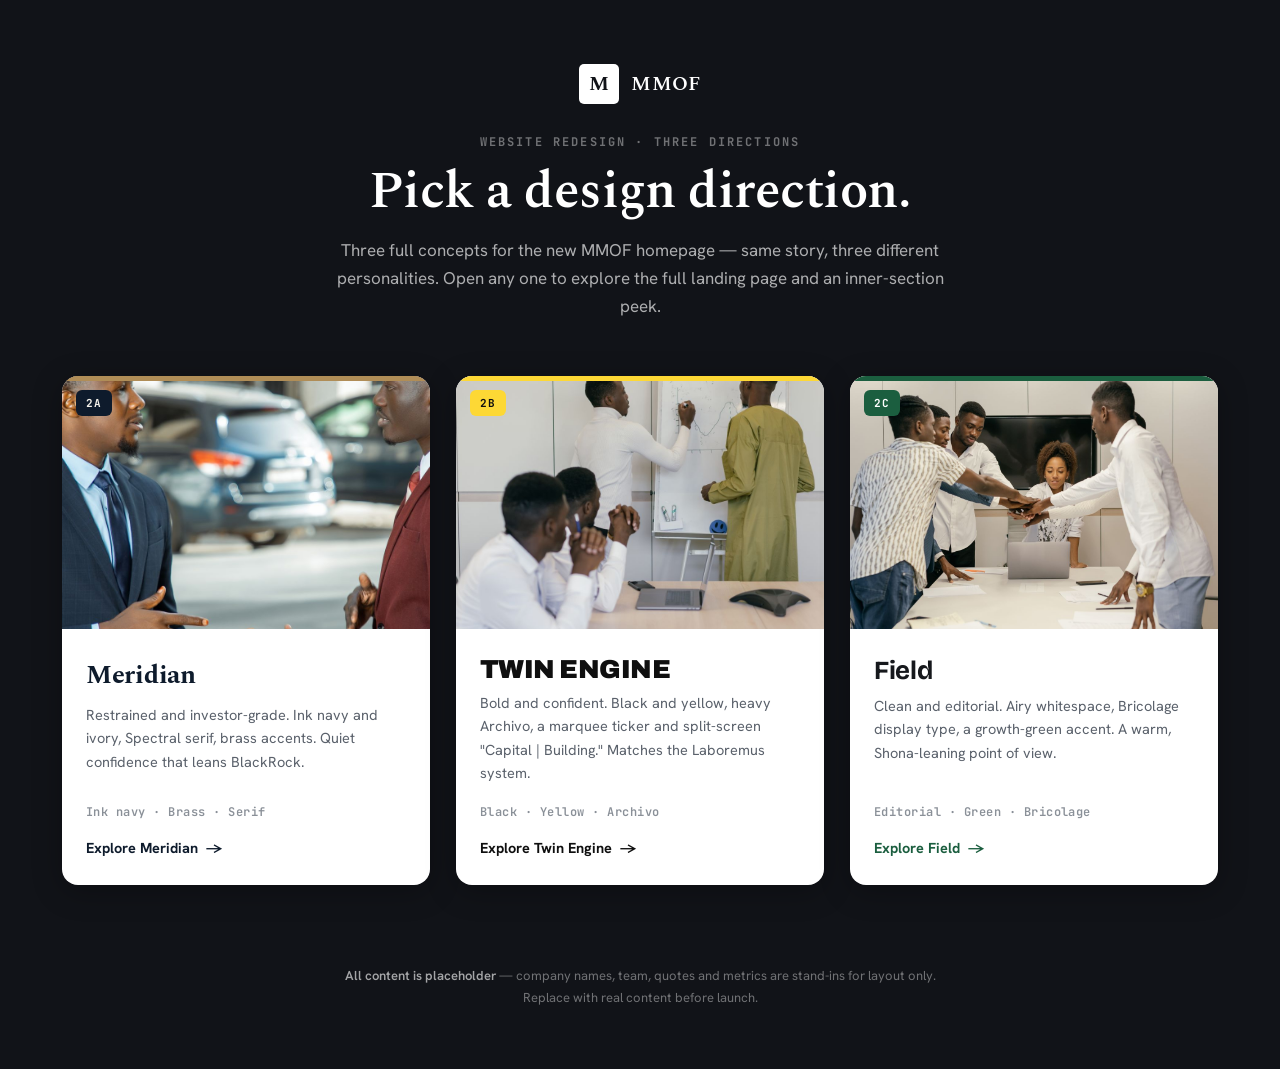
==== index.html @ 5f9e146f "Initial commit: MMOF website redesign concept gallery Static site with a landing page routing to thr" ====
<!DOCTYPE html>
<html lang="en">
<head>
<meta charset="utf-8">
<meta name="viewport" content="width=device-width, initial-scale=1">
<title>MMOF — Website Redesign Concepts</title>
<link rel="preconnect" href="https://fonts.googleapis.com">
<link rel="preconnect" href="https://fonts.gstatic.com" crossorigin>
<link href="https://fonts.googleapis.com/css2?family=Spectral:wght@300;400;500;600;700&family=Hanken+Grotesk:wght@400;500;600;700;800&family=Archivo:wght@500;600;700;800;900&family=Bricolage+Grotesque:opsz,wght@12..96,400;12..96,600;12..96,700;12..96,800&family=JetBrains+Mono:wght@400;500;700&display=swap" rel="stylesheet">
<style>
  *{box-sizing:border-box}
  html,body{margin:0}
  body{
    font-family:'Hanken Grotesk',system-ui,sans-serif;
    color:#16181c;
    background:#111318;
    -webkit-font-smoothing:antialiased;
  }

  /* ---- page header ---- */
  .wrap{max-width:1220px;margin:0 auto;padding:0 32px}
  header.top{
    padding:64px 0 30px;color:#fff;text-align:center;
  }
  .brandmark{
    display:inline-flex;align-items:center;gap:12px;margin-bottom:30px;
  }
  .brandmark .m{
    width:40px;height:40px;border-radius:5px;background:#fff;color:#111318;
    display:flex;align-items:center;justify-content:center;
    font:700 20px 'Spectral',serif;
  }
  .brandmark span{font:600 20px 'Spectral',serif;letter-spacing:.02em}
  header.top h1{
    font:600 clamp(30px,5vw,52px)/1.08 'Spectral',serif;
    margin:0 0 16px;letter-spacing:-.01em;
  }
  header.top p{
    max-width:640px;margin:0 auto;font-size:17px;line-height:1.65;
    color:rgba(255,255,255,.66);
  }
  .kicker{
    font:700 12px 'JetBrains Mono',monospace;letter-spacing:.18em;
    text-transform:uppercase;color:rgba(255,255,255,.4);margin-bottom:14px;
  }

  /* ---- cards ---- */
  .cards{
    display:grid;grid-template-columns:repeat(3,1fr);gap:26px;
    padding:26px 0 80px;
  }
  @media(max-width:920px){.cards{grid-template-columns:1fr;max-width:520px;margin:0 auto}}

  .card{
    position:relative;display:flex;flex-direction:column;
    border-radius:16px;overflow:hidden;text-decoration:none;color:inherit;
    background:#fff;isolation:isolate;
    box-shadow:0 6px 30px rgba(0,0,0,.28);
    transition:transform .28s cubic-bezier(.2,.7,.2,1),box-shadow .28s;
  }
  .card:hover{transform:translateY(-8px);box-shadow:0 22px 55px rgba(0,0,0,.45)}
  .card .shot{position:relative;aspect-ratio:16/11;overflow:hidden}
  .card .shot img{width:100%;height:100%;object-fit:cover;display:block;
    transition:transform .5s cubic-bezier(.2,.7,.2,1)}
  .card:hover .shot img{transform:scale(1.05)}
  .card .tag{
    position:absolute;top:14px;left:14px;z-index:2;
    font:700 11px 'JetBrains Mono',monospace;letter-spacing:.08em;
    padding:6px 10px;border-radius:6px;
  }
  .card .body{padding:26px 24px 28px;flex:1;display:flex;flex-direction:column}
  .card .name{margin:0 0 8px;font-size:26px;font-weight:700;letter-spacing:-.01em}
  .card .desc{margin:0 0 20px;font-size:14.5px;line-height:1.6;color:#5a616b;flex:1}
  .card .meta{
    font:600 12px 'JetBrains Mono',monospace;letter-spacing:.04em;
    color:#8a9098;margin:0 0 18px;
  }
  .card .go{
    display:inline-flex;align-items:center;gap:8px;
    font-size:14.5px;font-weight:700;
  }
  .card .go .arrow{transition:transform .28s}
  .card:hover .go .arrow{transform:translateX(5px)}
  /* accent strip at top of each card */
  .card::before{content:"";position:absolute;inset:0 0 auto 0;height:5px;z-index:3}

  /* ---- Meridian (2a) ---- */
  .c-meridian::before{background:#b08d57}
  .c-meridian .name{font-family:'Spectral',serif;color:#0e1b2c}
  .c-meridian .tag{background:#0e1b2c;color:#f4f1ea}
  .c-meridian .go{color:#0e1b2c}

  /* ---- Twin Engine (2b) ---- */
  .c-twin::before{background:#fdd835}
  .c-twin .name{font-family:'Archivo',sans-serif;font-weight:900;
    text-transform:uppercase;letter-spacing:-.02em;color:#0f0f0f}
  .c-twin .tag{background:#fdd835;color:#0f0f0f}
  .c-twin .go{color:#0f0f0f}

  /* ---- Field (2c) ---- */
  .c-field::before{background:#1b5e3f}
  .c-field .name{font-family:'Bricolage Grotesque',sans-serif;font-weight:700;color:#16181c}
  .c-field .tag{background:#1b5e3f;color:#fff}
  .c-field .go{color:#1b5e3f}

  footer.foot{
    color:rgba(255,255,255,.4);text-align:center;font-size:13px;line-height:1.7;
    padding:0 0 60px;
  }
  footer.foot b{color:rgba(255,255,255,.62);font-weight:600}
</style>
</head>
<body>
  <div class="wrap">
    <header class="top">
      <div class="brandmark"><div class="m">M</div><span>MMOF</span></div>
      <div class="kicker">Website Redesign · Three Directions</div>
      <h1>Pick a design direction.</h1>
      <p>Three full concepts for the new MMOF homepage — same story, three different
         personalities. Open any one to explore the full landing page and an inner-section peek.</p>
    </header>

    <main class="cards">
      <!-- 2a -->
      <a class="card c-meridian" href="meridian.html">
        <div class="shot">
          <span class="tag">2A</span>
          <img src="assets/20ee8825-96ee-4d7a-b5da-b06586fca6c3.jpg" alt="Meridian concept preview">
        </div>
        <div class="body">
          <h2 class="name">Meridian</h2>
          <p class="desc">Restrained and investor-grade. Ink navy and ivory, Spectral serif,
             brass accents. Quiet confidence that leans BlackRock.</p>
          <div class="meta">Ink navy · Brass · Serif</div>
          <span class="go">Explore Meridian <span class="arrow">&rarr;</span></span>
        </div>
      </a>

      <!-- 2b -->
      <a class="card c-twin" href="twin-engine.html">
        <div class="shot">
          <span class="tag">2B</span>
          <img src="assets/ee1865ba-30d6-4004-95e5-33144580c96d.jpg" alt="Twin Engine concept preview">
        </div>
        <div class="body">
          <h2 class="name">Twin Engine</h2>
          <p class="desc">Bold and confident. Black and yellow, heavy Archivo, a marquee ticker
             and split-screen "Capital | Building." Matches the Laboremus system.</p>
          <div class="meta">Black · Yellow · Archivo</div>
          <span class="go">Explore Twin Engine <span class="arrow">&rarr;</span></span>
        </div>
      </a>

      <!-- 2c -->
      <a class="card c-field" href="field.html">
        <div class="shot">
          <span class="tag">2C</span>
          <img src="assets/cf65280d-1e67-4201-bafa-8d55716313ea.jpg" alt="Field concept preview">
        </div>
        <div class="body">
          <h2 class="name">Field</h2>
          <p class="desc">Clean and editorial. Airy whitespace, Bricolage display type, a
             growth-green accent. A warm, Shona-leaning point of view.</p>
          <div class="meta">Editorial · Green · Bricolage</div>
          <span class="go">Explore Field <span class="arrow">&rarr;</span></span>
        </div>
      </a>
    </main>

    <footer class="foot">
      <b>All content is placeholder</b> — company names, team, quotes and metrics are stand-ins for layout only.<br>
      Replace with real content before launch.
    </footer>
  </div>
</body>
</html>
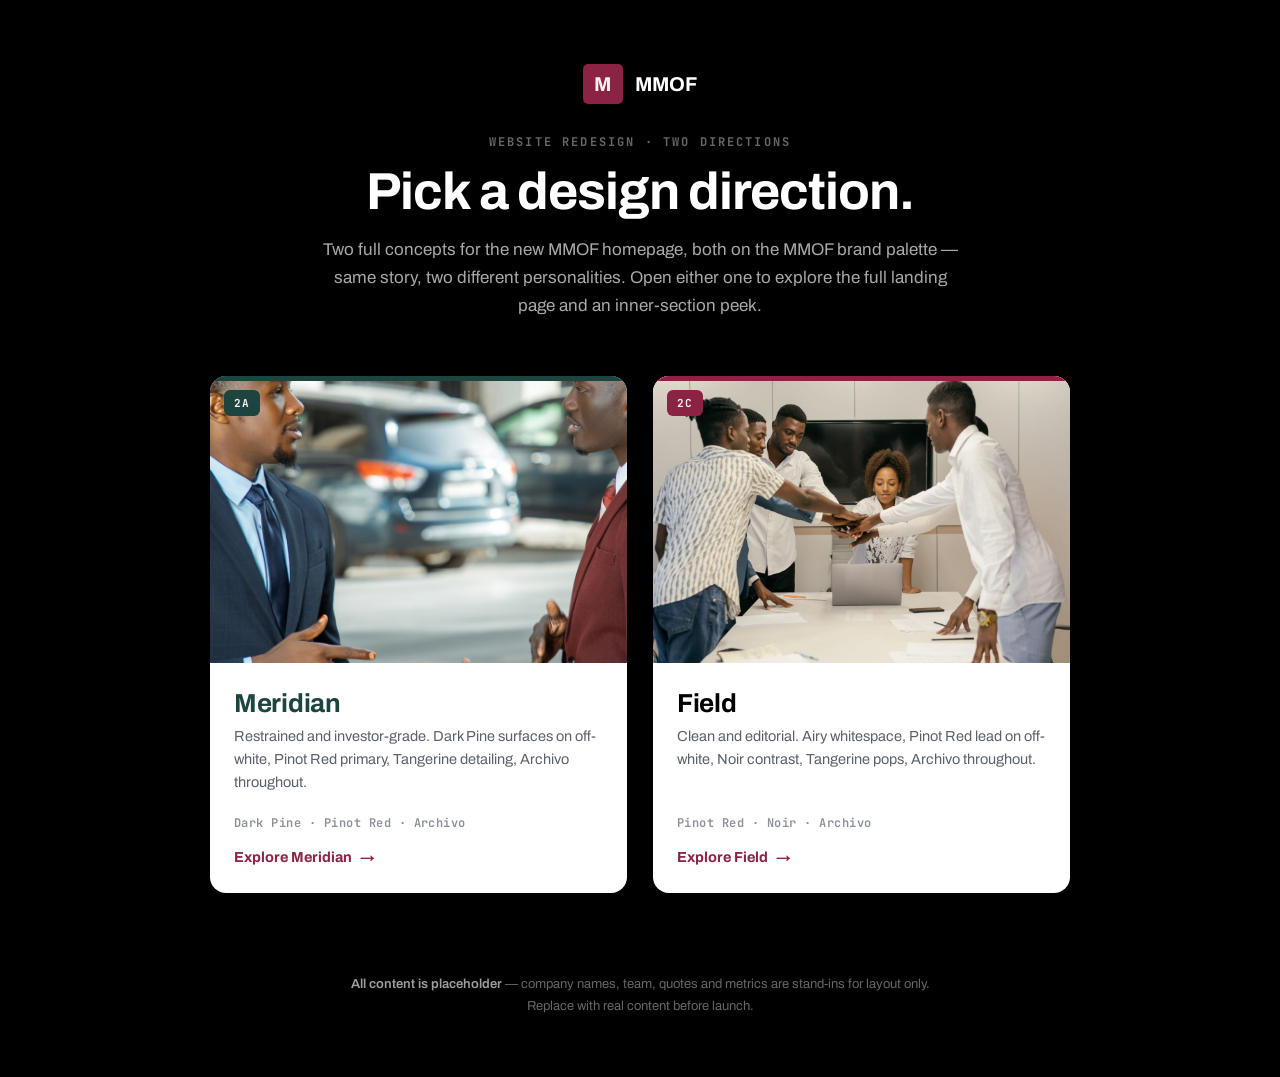
==== commit 5fdeb40a: "@ Refine gallery concepts: update field/meridian/index, remove twin-engine Co-Authored-By: Claude Op" ====
--- a/index.html
+++ b/index.html
@@ -6,14 +6,14 @@
 <title>MMOF — Website Redesign Concepts</title>
 <link rel="preconnect" href="https://fonts.googleapis.com">
 <link rel="preconnect" href="https://fonts.gstatic.com" crossorigin>
-<link href="https://fonts.googleapis.com/css2?family=Spectral:wght@300;400;500;600;700&family=Hanken+Grotesk:wght@400;500;600;700;800&family=Archivo:wght@500;600;700;800;900&family=Bricolage+Grotesque:opsz,wght@12..96,400;12..96,600;12..96,700;12..96,800&family=JetBrains+Mono:wght@400;500;700&display=swap" rel="stylesheet">
+<link href="https://fonts.googleapis.com/css2?family=Archivo:wght@400;500;600;700;800;900&family=JetBrains+Mono:wght@400;500;700&display=swap" rel="stylesheet">
 <style>
   *{box-sizing:border-box}
   html,body{margin:0}
   body{
-    font-family:'Hanken Grotesk',system-ui,sans-serif;
+    font-family:'Archivo',system-ui,sans-serif;
     color:#16181c;
-    background:#111318;
+    background:#000000;
     -webkit-font-smoothing:antialiased;
   }
 
@@ -26,14 +26,14 @@
     display:inline-flex;align-items:center;gap:12px;margin-bottom:30px;
   }
   .brandmark .m{
-    width:40px;height:40px;border-radius:5px;background:#fff;color:#111318;
+    width:40px;height:40px;border-radius:5px;background:#8C2344;color:#F7F0EC;
     display:flex;align-items:center;justify-content:center;
-    font:700 20px 'Spectral',serif;
+    font:700 20px 'Archivo',sans-serif;
   }
-  .brandmark span{font:600 20px 'Spectral',serif;letter-spacing:.02em}
+  .brandmark span{font:700 20px 'Archivo',sans-serif;letter-spacing:.01em}
   header.top h1{
-    font:600 clamp(30px,5vw,52px)/1.08 'Spectral',serif;
-    margin:0 0 16px;letter-spacing:-.01em;
+    font:700 clamp(30px,5vw,52px)/1.08 'Archivo',sans-serif;
+    margin:0 0 16px;letter-spacing:-.02em;
   }
   header.top p{
     max-width:640px;margin:0 auto;font-size:17px;line-height:1.65;
@@ -46,8 +46,8 @@
 
   /* ---- cards ---- */
   .cards{
-    display:grid;grid-template-columns:repeat(3,1fr);gap:26px;
-    padding:26px 0 80px;
+    display:grid;grid-template-columns:repeat(2,1fr);gap:26px;
+    max-width:860px;margin:0 auto;padding:26px 0 80px;
   }
   @media(max-width:920px){.cards{grid-template-columns:1fr;max-width:520px;margin:0 auto}}
 
@@ -84,24 +84,17 @@
   /* accent strip at top of each card */
   .card::before{content:"";position:absolute;inset:0 0 auto 0;height:5px;z-index:3}
 
-  /* ---- Meridian (2a) ---- */
-  .c-meridian::before{background:#b08d57}
-  .c-meridian .name{font-family:'Spectral',serif;color:#0e1b2c}
-  .c-meridian .tag{background:#0e1b2c;color:#f4f1ea}
-  .c-meridian .go{color:#0e1b2c}
+  /* ---- Meridian (2a) — Dark Pine surface, Pinot Red accent ---- */
+  .c-meridian::before{background:#1E4440}
+  .c-meridian .name{font-family:'Archivo',sans-serif;font-weight:700;color:#1E4440}
+  .c-meridian .tag{background:#1E4440;color:#F7F0EC}
+  .c-meridian .go{color:#8C2344}
 
-  /* ---- Twin Engine (2b) ---- */
-  .c-twin::before{background:#fdd835}
-  .c-twin .name{font-family:'Archivo',sans-serif;font-weight:900;
-    text-transform:uppercase;letter-spacing:-.02em;color:#0f0f0f}
-  .c-twin .tag{background:#fdd835;color:#0f0f0f}
-  .c-twin .go{color:#0f0f0f}
-
-  /* ---- Field (2c) ---- */
-  .c-field::before{background:#1b5e3f}
-  .c-field .name{font-family:'Bricolage Grotesque',sans-serif;font-weight:700;color:#16181c}
-  .c-field .tag{background:#1b5e3f;color:#fff}
-  .c-field .go{color:#1b5e3f}
+  /* ---- Field (2c) — Pinot Red lead, Noir ---- */
+  .c-field::before{background:#8C2344}
+  .c-field .name{font-family:'Archivo',sans-serif;font-weight:700;color:#000000}
+  .c-field .tag{background:#8C2344;color:#F7F0EC}
+  .c-field .go{color:#8C2344}
 
   footer.foot{
     color:rgba(255,255,255,.4);text-align:center;font-size:13px;line-height:1.7;
@@ -114,10 +107,11 @@
   <div class="wrap">
     <header class="top">
       <div class="brandmark"><div class="m">M</div><span>MMOF</span></div>
-      <div class="kicker">Website Redesign · Three Directions</div>
+      <div class="kicker">Website Redesign · Two Directions</div>
       <h1>Pick a design direction.</h1>
-      <p>Three full concepts for the new MMOF homepage — same story, three different
-         personalities. Open any one to explore the full landing page and an inner-section peek.</p>
+      <p>Two full concepts for the new MMOF homepage, both on the MMOF brand palette —
+         same story, two different personalities. Open either one to explore the full
+         landing page and an inner-section peek.</p>
     </header>
 
     <main class="cards">
@@ -129,25 +123,10 @@
         </div>
         <div class="body">
           <h2 class="name">Meridian</h2>
-          <p class="desc">Restrained and investor-grade. Ink navy and ivory, Spectral serif,
-             brass accents. Quiet confidence that leans BlackRock.</p>
-          <div class="meta">Ink navy · Brass · Serif</div>
+          <p class="desc">Restrained and investor-grade. Dark Pine surfaces on off-white,
+             Pinot Red primary, Tangerine detailing, Archivo throughout.</p>
+          <div class="meta">Dark Pine · Pinot Red · Archivo</div>
           <span class="go">Explore Meridian <span class="arrow">&rarr;</span></span>
-        </div>
-      </a>
-
-      <!-- 2b -->
-      <a class="card c-twin" href="twin-engine.html">
-        <div class="shot">
-          <span class="tag">2B</span>
-          <img src="assets/ee1865ba-30d6-4004-95e5-33144580c96d.jpg" alt="Twin Engine concept preview">
-        </div>
-        <div class="body">
-          <h2 class="name">Twin Engine</h2>
-          <p class="desc">Bold and confident. Black and yellow, heavy Archivo, a marquee ticker
-             and split-screen "Capital | Building." Matches the Laboremus system.</p>
-          <div class="meta">Black · Yellow · Archivo</div>
-          <span class="go">Explore Twin Engine <span class="arrow">&rarr;</span></span>
         </div>
       </a>
 
@@ -159,9 +138,9 @@
         </div>
         <div class="body">
           <h2 class="name">Field</h2>
-          <p class="desc">Clean and editorial. Airy whitespace, Bricolage display type, a
-             growth-green accent. A warm, Shona-leaning point of view.</p>
-          <div class="meta">Editorial · Green · Bricolage</div>
+          <p class="desc">Clean and editorial. Airy whitespace, Pinot Red lead on off-white,
+             Noir contrast, Tangerine pops, Archivo throughout.</p>
+          <div class="meta">Pinot Red · Noir · Archivo</div>
           <span class="go">Explore Field <span class="arrow">&rarr;</span></span>
         </div>
       </a>
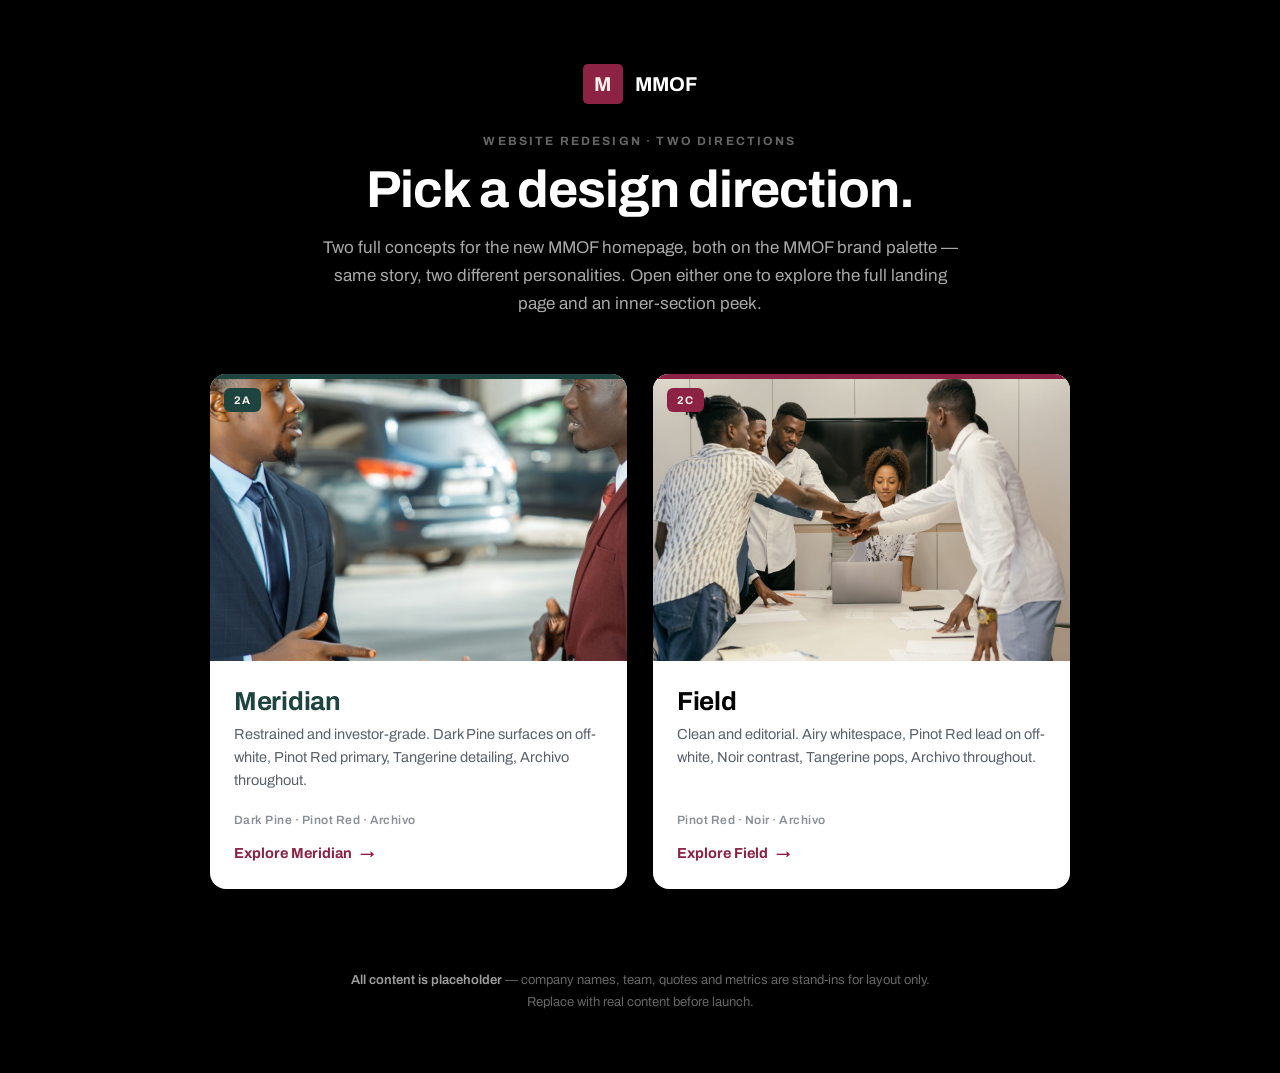
==== commit 59be0f27: "Align concepts with brand guide: Archivo type system, Condensed Black heroes, Pinot Red accents - Re" ====
--- a/index.html
+++ b/index.html
@@ -6,7 +6,7 @@
 <title>MMOF — Website Redesign Concepts</title>
 <link rel="preconnect" href="https://fonts.googleapis.com">
 <link rel="preconnect" href="https://fonts.gstatic.com" crossorigin>
-<link href="https://fonts.googleapis.com/css2?family=Archivo:wght@400;500;600;700;800;900&family=JetBrains+Mono:wght@400;500;700&display=swap" rel="stylesheet">
+<link href="https://fonts.googleapis.com/css2?family=Archivo:wdth,wght@62..125,400..900&display=swap" rel="stylesheet">
 <style>
   *{box-sizing:border-box}
   html,body{margin:0}
@@ -40,7 +40,7 @@
     color:rgba(255,255,255,.66);
   }
   .kicker{
-    font:700 12px 'JetBrains Mono',monospace;letter-spacing:.18em;
+    font:700 12px 'Archivo',sans-serif;letter-spacing:.18em;
     text-transform:uppercase;color:rgba(255,255,255,.4);margin-bottom:14px;
   }
 
@@ -65,14 +65,14 @@
   .card:hover .shot img{transform:scale(1.05)}
   .card .tag{
     position:absolute;top:14px;left:14px;z-index:2;
-    font:700 11px 'JetBrains Mono',monospace;letter-spacing:.08em;
+    font:700 11px 'Archivo',sans-serif;letter-spacing:.08em;
     padding:6px 10px;border-radius:6px;
   }
   .card .body{padding:26px 24px 28px;flex:1;display:flex;flex-direction:column}
   .card .name{margin:0 0 8px;font-size:26px;font-weight:700;letter-spacing:-.01em}
   .card .desc{margin:0 0 20px;font-size:14.5px;line-height:1.6;color:#5a616b;flex:1}
   .card .meta{
-    font:600 12px 'JetBrains Mono',monospace;letter-spacing:.04em;
+    font:600 12px 'Archivo',sans-serif;letter-spacing:.04em;
     color:#8a9098;margin:0 0 18px;
   }
   .card .go{
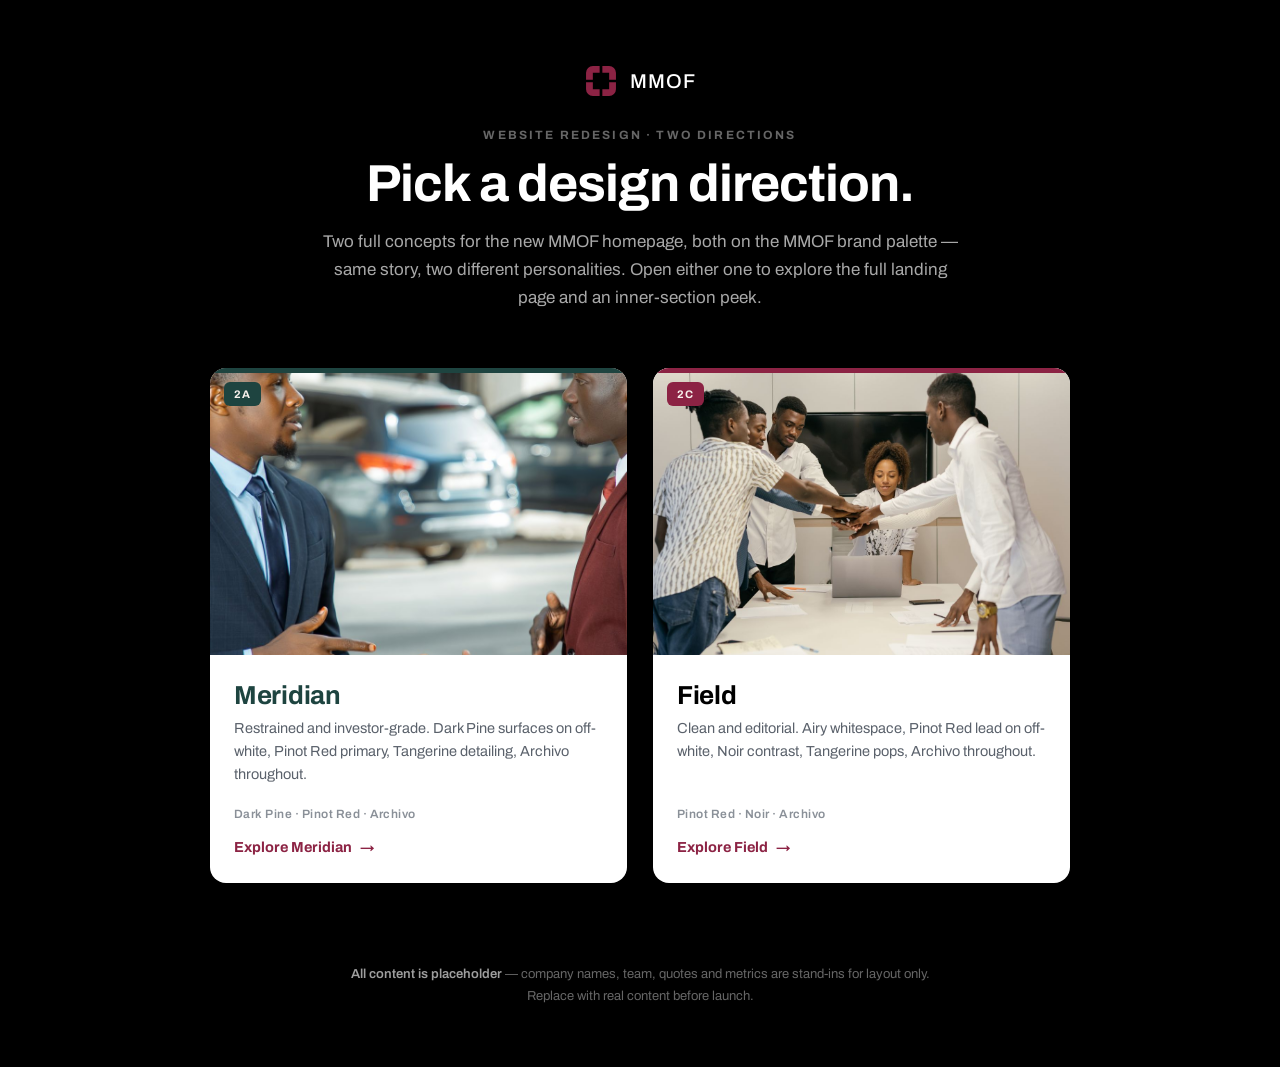
==== commit ff246923: "Add MMOF logomark, photo grade, and modern investor polish - Reconstruct MMOF logomark (M + reflecte" ====
--- a/index.html
+++ b/index.html
@@ -30,7 +30,7 @@
     display:flex;align-items:center;justify-content:center;
     font:700 20px 'Archivo',sans-serif;
   }
-  .brandmark span{font:700 20px 'Archivo',sans-serif;letter-spacing:.01em}
+  .brandmark span{font:500 20px 'Archivo',sans-serif;letter-spacing:.06em}
   header.top h1{
     font:700 clamp(30px,5vw,52px)/1.08 'Archivo',sans-serif;
     margin:0 0 16px;letter-spacing:-.02em;
@@ -106,7 +106,7 @@
 <body>
   <div class="wrap">
     <header class="top">
-      <div class="brandmark"><div class="m">M</div><span>MMOF</span></div>
+      <div class="brandmark"><svg width="34" height="34" viewBox="0 0 100 100" role="img" aria-label="MMOF" style="display:block;flex:none"><g fill="#8C2344"><path d="M46,6 L26,6 A20,20 0 0 0 6,26 L6,46 L26,46 L26,26 L46,26 Z"/><path d="M46,6 L26,6 A20,20 0 0 0 6,26 L6,46 L26,46 L26,26 L46,26 Z" transform="rotate(90 50 50)"/><path d="M46,6 L26,6 A20,20 0 0 0 6,26 L6,46 L26,46 L26,26 L46,26 Z" transform="rotate(180 50 50)"/><path d="M46,6 L26,6 A20,20 0 0 0 6,26 L6,46 L26,46 L26,26 L46,26 Z" transform="rotate(270 50 50)"/></g></svg><span>MMOF</span></div>
       <div class="kicker">Website Redesign · Two Directions</div>
       <h1>Pick a design direction.</h1>
       <p>Two full concepts for the new MMOF homepage, both on the MMOF brand palette —
